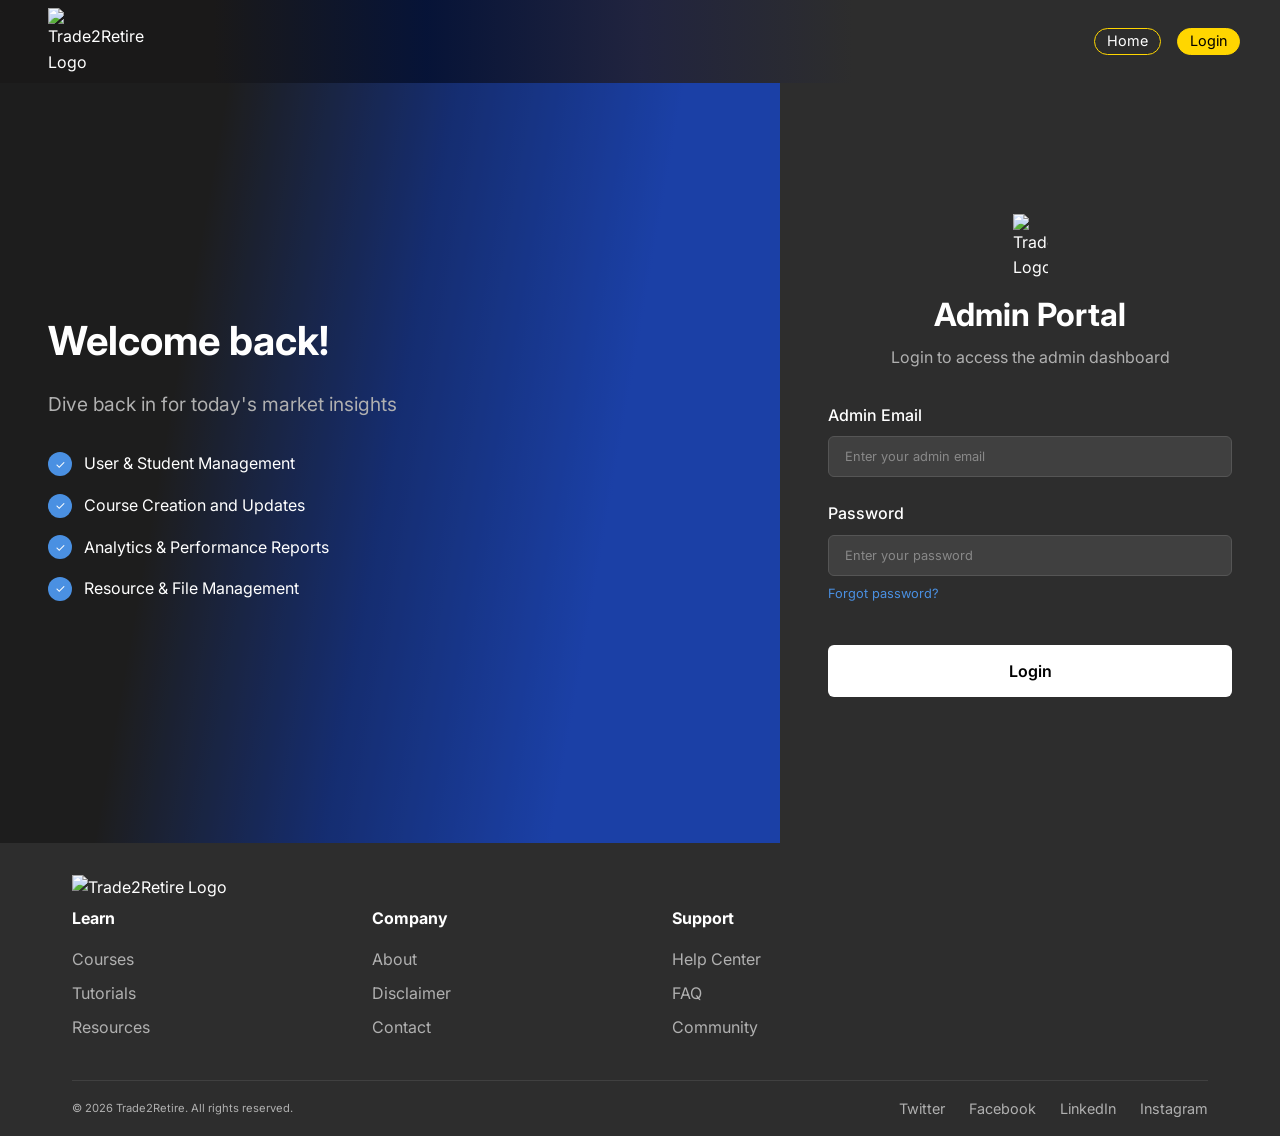
==== admin-portal.html @ 6f187bbd "update website" ====
<!DOCTYPE html>
<html lang="en">
<head>
    <meta charset="UTF-8">
    <meta name="viewport" content="width=device-width, initial-scale=1.0">
    <title>Trade2Retire - Admin Portal</title>
    <link href="https://fonts.googleapis.com/css?family=Inter&display=swap" rel="stylesheet">
    <link rel="stylesheet" href="admin-portal.css">
</head>
<body>
<div class="admin-portal">
    <!-- Navigation -->
    <div class="nav-53">
        <div class="nav-54">
            <div class="logo-55">
                <p class="text-56"></p>
                <img src="C:\Users\USER\Documents\Trade2Retire\node-93.png" class="node-93" alt="Trade2Retire Logo" />
                <div class="node-93"></div>
            </div>
            <div class="button-58">
                <a href="#" class="link-59">
                    <p class="text-61">Home</p>
                </a>
                <a href="#" class="link-64">
                    <p class="text-66">Login</p>
                </a>
            </div>
        </div>
    </div>

    <!-- Main Content -->
    <div class="container-2">
        <div class="background-3">
            <!-- Left Side - Image Section -->
            <div class="rectangle-4-4">
                <div class="image-content">
                    <h2 class="image-title">Welcome back!</h2>
                    <p class="image-subtitle">Dive back in for today's market insights</p>
                    <div class="features-list">
                        <div class="feature-item">
                            <div class="feature-icon">✓</div>
                            <span>User & Student Management</span>
                        </div>
                        <div class="feature-item">
                            <div class="feature-icon">✓</div>
                            <span>Course Creation and Updates</span>
                        </div>
                        <div class="feature-item">
                            <div class="feature-icon">✓</div>
                            <span>Analytics & Performance Reports</span>
                        </div>
                        <div class="feature-item">
                            <div class="feature-icon">✓</div>
                            <span>Resource & File Management</span>
                        </div>
                    </div>
                </div>
            </div>
            
            <!-- Right Side - Form Section -->
            <div class="login-section-5">
                <div class="group-1-6">
                    <img src="C:\Users\USER\Documents\Trade2Retire\node-59.png" class="node-45" alt="Trade2Retire Logo" />
                    <h1 class="text-7">Admin Portal</h1>
                    <p class="text-8">Login to access the admin dashboard</p>
                </div>
                
                
                <form class="form-9">
                    <!-- Email -->
                    <div class="form-group">
                        <label class="text-15">Admin Email</label>
                        <input type="email" class="input-16" placeholder="Enter your admin email">
                    </div>
                    
                    <!-- Password -->
                    <div class="form-group">
                        <label class="text-20">Password</label>
                        <input type="password" class="input-22" placeholder="Enter your password">
                       <a href="#" class="link-21">
                            <p class="text-21">Forgot password?</p>
                        </a>
                    </div>
                   
                    <!-- Login Button -->
                    <button type="submit" class="button-39">
                        <span class="text-40">Login</span>
                    </button>
                </form>
            </div>
        </div>
    </div>

    <!-- Footer -->
    <div class="footer-67">
        <div class="container-68">
            <img src="C:\Users\USER\Documents\Trade2Retire\node-93.png" class="node-68 footer-logo" alt="Trade2Retire Logo" />
            <div class="container-69">
                <!-- Learn Section -->
                <div>
                    <p class="text-70">Learn</p>
                    <div class="link-71">
                        <a href="#"><span class="text-72">Courses</span></a>
                    </div>
                    <div class="link-73">
                        <a href="#"><span class="text-74">Tutorials</span></a>
                    </div>
                    <div class="link-75">
                        <a href="#"><span class="text-76">Resources</span></a>
                    </div>
                </div>
                
                <!-- Company Section -->
                <div>
                    <p class="text-77">Company</p>
                    <div class="link-78">
                        <a href="#"><span class="text-79">About</span></a>
                    </div>
                    <div class="link-80">
                        <a href="#"><span class="text-81">Disclaimer</span></a>
                    </div>
                    <div class="link-82">
                        <a href="#"><span class="text-83">Contact</span></a>
                    </div>
                </div>
                
                <!-- Support Section -->
                <div>
                    <p class="text-84">Support</p>
                    <div class="link-85">
                        <a href="#"><span class="text-86">Help Center</span></a>
                    </div>
                    <div class="link-87">
                        <a href="#"><span class="text-88">FAQ</span></a>
                    </div>
                    <div class="link-89">
                        <a href="#"><span class="text-90">Community</span></a>
                    </div>
                </div>
                
                <div class="node-93"></div>
            </div>
            
            <div class="horizontalborder-92">
                <p class="text-93">© 2026 Trade2Retire. All rights reserved.</p>
                <div class="social-links">
                    <a href="#" class="link-94">
                        <span class="text-95">Twitter</span>
                    </a>
                    <a href="#" class="link-96">
                        <span class="text-97">Facebook</span>
                    </a>
                    <a href="#" class="link-98">
                        <span class="text-99">LinkedIn</span>
                    </a>
                    <a href="#" class="link-100">
                        <span class="text-101">Instagram</span>
                    </a>
                </div>
            </div>
        </div>
    </div>
</div>

<script>
    // Simple form validation
    document.querySelector('.form-9').addEventListener('submit', function(e) {
        e.preventDefault();
        
        const password = document.querySelector('.input-22').value;
        const confirmPassword = document.querySelector('.input-27').value;
        const termsChecked = document.querySelector('.input-31').checked;
        
        if (password.length < 8) {
            alert('Password must be at least 8 characters long');
            return;
        }
        
        if (password !== confirmPassword) {
            alert('Passwords do not match');
            return;
        }
        
        alert('Registration successful!');
        // In a real application, you would submit the form to a server here
    });
</script>
</body>
</html>
---- admin-portal.css ----
* {
    margin: 0;
    padding: 0;
    box-sizing: border-box;
    font-family: 'Inter', sans-serif;
}

body {
    background-color: #1a1a1a;
    color: #ffffff;
    line-height: 1.6;
}

.admin-portal {
    min-height: 100vh;
    display: flex;
    flex-direction: column;
}

/* Navigation */
.nav-53 {
    background-image: linear-gradient(270deg, #2d2d2d, #2d2d2d, #2d2d2d, #2b337864, #02123ed0,  #1a1919, #1a1919);
    padding: 0.5rem 1rem; /* reduced vertical and horizontal padding to make nav slimmer */
    border-bottom: 0px solid #2f2f2f;
}

.nav-54 {
    display: flex;
    justify-content: space-between;
    align-items: center;
    max-width: 1200px;
    margin: 0 auto;
    gap: 0.5rem;
}

.logo-55 {
    display: flex;
    align-items: center;
    gap: 8px; /* slightly tighter spacing */
}

.node-93 {
   width: 60%;
    height: auto;
}

.text-56 {
    font-size: 1.125rem; /* slightly smaller title */
    font-weight: bold;
    color: #ffffff;
    line-height: 1; /* help reduce vertical size */
}

.button-58 {
    display: flex;
    gap: 1rem; /* reduce horizontal gap between buttons */
    align-items: center;
}

.link-59, .link-62, .link-64 {
    color: #ffffff;
    background-color: transparent;
    border: 1px solid #FFD600;
    text-decoration: none;
    padding: 0.35rem 0.75rem; /* smaller padding for a slimmer button */
    border-radius: 14px;
    transition: background-color 0.2s, color 0.2s;
    font-size: 0.9rem;
    line-height: 1;
}

.link-64 {
    color: #000000;
    background-color: #FFD600;
    border: 1px solid #FFD600;
}

.link-59:hover, .link-62:hover {
    background-color: #FFD600;
    color: #000000;
}

.link-64:hover {
    background-color: transparent;
    color: #ffffff;
}
.container-2 {
    flex: 1;
    display: flex;
}

.background-3 {
    display: flex;
    width: 100%;
    min-height: calc(100vh - 140px);
}

/* Left Side - Image Section */
.rectangle-4-4 {
    flex: 1;
    /* change the URL below to your image (relative or absolute). Example: url("../images/hero-bg.jpg") */
    background-image: linear-gradient(100deg, #2d2d2d, #2d2d2d, #214ecbd3, #2962FF, #2962FF), url("C:\Users\Chella\OneDrive\Documents\Something\images\group-20-1-52.png");
    background-size: cover;
    background-position: center;
    background-repeat: no-repeat;
    min-height: 600px;
    position: relative;
    display: flex;
    flex-direction: column;
    justify-content: center;
    padding: 3rem;
}

.rectangle-4-4::before {
    content: '';
    position: absolute;
    top: 0;
    left: 0;
    right: 0;
    bottom: 0;
    /* subtle overlay to improve text contrast; adjust opacity as needed */
    background: rgba(0, 0, 0, 0.35);
    pointer-events: none;
}

.image-content {
    position: relative;
    z-index: 1;
    max-width: 500px;
}

.image-title {
    font-size: 2.5rem;
    font-weight: bold;
    margin-bottom: 1rem;
    color: #ffffff;
}

.image-subtitle {
    font-size: 1.2rem;
    color: #b0b0b0;
    margin-bottom: 2rem;
}

.features-list {
    margin-top: 2rem;
}

.feature-item {
    display: flex;
    align-items: center;
    gap: 12px;
    margin-bottom: 1rem;
    color: #ffffff;
}

.feature-icon {
    width: 24px;
    height: 24px;
    background-color: #4a90e2;
    border-radius: 50%;
    display: flex;
    align-items: center;
    justify-content: center;
    font-size: 12px;
    flex-shrink: 0;
}

/* Right Side - Form Section */
.login-section-5 {
    flex: 1;
    background-color: #2d2d2d;
    padding: 3rem;
    display: flex;
    flex-direction: column;
    justify-content: center;
    max-width: 500px;
}

.group-1-6{
    display: flex;
    flex-direction: column;
    align-items: center;   /* Centers everything horizontally */
    justify-content: center;
    text-align: center;
    margin-bottom: 2rem;
}

.node-45{
    width: 35px;           
    height: auto;
    display: block;
    margin-bottom: 8px;
}

.text-7{
    font-size: 2rem;
    font-weight: bold;
    margin: 0;
}

.text-8{
    color: #b0b0b0;
    margin-top: 5px;
}

/* Form Styles */
.form-9 {
    display: flex;
    flex-direction: column;
    gap: 1.5rem;
}

.form-group {
    display: flex;
    flex-direction: column;
    gap: 0.5rem;
}

.text-10, .text-15, .text-20, .text-26 {
    font-weight: 500;
    color: #ffffff;
}

.text-21 {
    font-size: 0.8rem;
}

.link-21 {
    color: #4a90e2;
    text-decoration: none;
}

.input-11, .input-16, .input-22, .input-27 {
    padding: 0.75rem 1rem;
    background-color: #404040;
    border: 1px solid #555555;
    border-radius: 6px;
    color: #ffffff;
    font-size: 0.8rem;
}

.input-11::placeholder, .input-16::placeholder, .input-22::placeholder, .input-27::placeholder {
    color: #888888;
}

.input-11:focus, .input-16:focus, .input-22:focus, .input-27:focus {
    outline: none;
    border-color: #4a90e2;
}

/* Login Button */
.button-39 {
    background-color: #ffffff;
    color: #000000;
    border: none;
    padding: 1rem 2rem;
    border-radius: 6px;
    font-size: 1rem;
    font-weight: 600;
    cursor: pointer;
    transition: background-color 0.3s;
    margin: 1rem 0;
}

.button-39:hover {
    background-color: #FFD600;
     color: #ffffff;
}

/* Footer */
.footer-67 {
    background-color: #2d2d2d;
    border-top: 0px solid #404040;
    padding: 2rem 0 1rem;
}

.container-68 {
    max-width: 1200px;
    margin: 0 auto;
    padding: 0 2rem;
}

.node-68 {
   width: 10%;
    height: auto;
    margin-bottom: 5px;
}

.container-69 {
    display: grid;
    grid-template-columns: repeat(auto-fit, minmax(200px, 1fr));
    gap: 4rem;
    margin-bottom: 2rem;
}

.text-70, .text-77, .text-84 {
    font-weight: bold;
    margin-bottom: 1rem;
    color: #ffffff;
}

.link-71, .link-73, .link-75, .link-78, .link-80, .link-82, .link-85, .link-87, .link-89 {
    margin-bottom: 0.5rem;
    text-decoration: none;
}

.text-72, .text-74, .text-76, .text-79, .text-81, .text-83, .text-86, .text-88, .text-90 {
    color: #b0b0b0;
    text-decoration: none;
    transition: color 0.3s;
}

/* Ensure links inside the footer do not show underlines on hover or focus */
.footer-67 a,
.link-71, .link-73, .link-75, .link-78, .link-80, .link-82, .link-85, .link-87, .link-89,
.link-94, .link-96, .link-98, .link-100 {
    text-decoration: none;
}

.text-72:hover, .text-74:hover, .text-76:hover, .text-79:hover, .text-81:hover, .text-83:hover, .text-86:hover, .text-88:hover, .text-90:hover {
    color: #FFD600;
    text-decoration: none;
}

.horizontalborder-92 {
    display: flex;
    justify-content: space-between;
    align-items: center;
    padding-top: 1rem;
    border-top: 1px solid #404040;
    flex-wrap: wrap;
    gap: 1rem;
}

.text-93 {
    color: #b0b0b0;
    font-size: 0.7rem;
}

.social-links {
    display: flex;
    gap: 1.5rem;
}

.link-94, .link-96, .link-98, .link-100 {
    color: #b0b0b0;
    text-decoration: none;
    font-size: 0.9rem;
    transition: color 0.3s;
}

.link-94:hover, .link-96:hover, .link-98:hover, .link-100:hover {
    color: #4a90e2;
    text-decoration: none;
}

/* Responsive Design */
@media (max-width: 768px) {
    .background-3 {
        flex-direction: column;
    }
    
    .login-section-5 {
        max-width: 100%;
        padding: 2rem 1.5rem;
    }
    
    .nav-54 {
        flex-direction: column;
        gap: 1rem;
    }
    
    .button-58 {
        gap: 1rem;
    }
    
    .horizontalborder-92 {
        flex-direction: column;
        text-align: center;
    }
    
    .rectangle-4-4 {
        min-height: 400px;
        padding: 2rem;
    }
    
    .image-title {
        font-size: 2rem;
    }
}
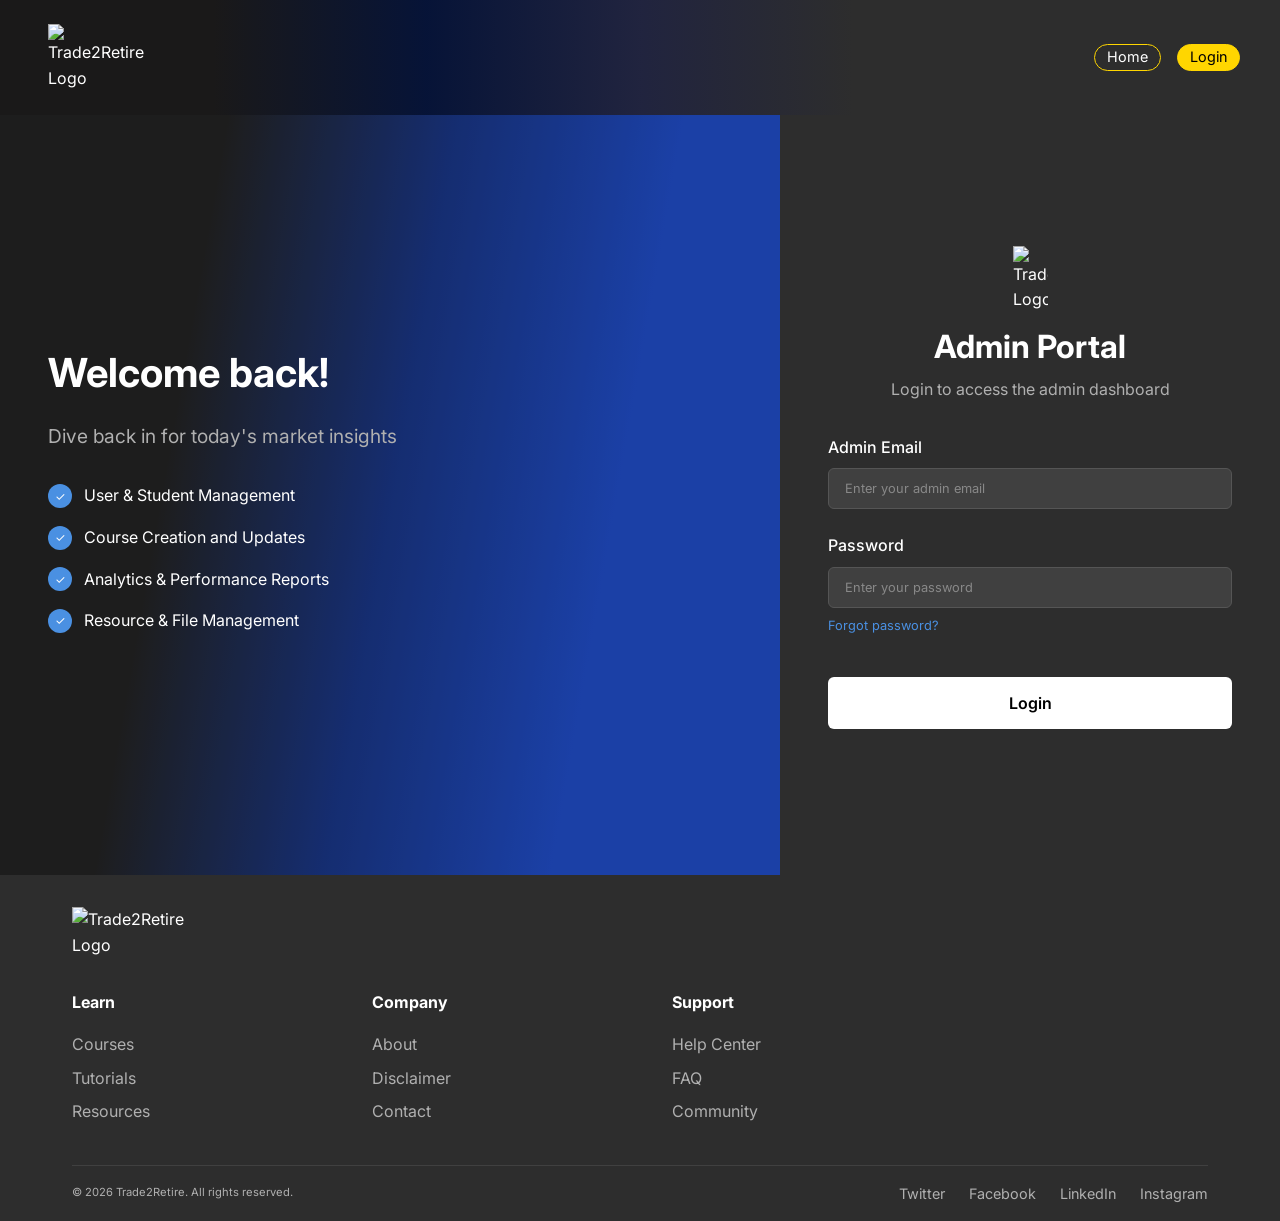
==== commit d86d517f: "update website" ====
--- a/admin-portal.html
+++ b/admin-portal.html
@@ -18,10 +18,10 @@
                 <div class="node-93"></div>
             </div>
             <div class="button-58">
-                <a href="#" class="link-59">
+                <a href="index.html" class="link-59">
                     <p class="text-61">Home</p>
                 </a>
-                <a href="#" class="link-64">
+                <a href="login.html" class="link-64">
                     <p class="text-66">Login</p>
                 </a>
             </div>
@@ -100,7 +100,7 @@
                 <div>
                     <p class="text-70">Learn</p>
                     <div class="link-71">
-                        <a href="#"><span class="text-72">Courses</span></a>
+                        <a href="course.html"><span class="text-72">Courses</span></a>
                     </div>
                     <div class="link-73">
                         <a href="#"><span class="text-74">Tutorials</span></a>
@@ -181,8 +181,13 @@
             return;
         }
         
-        alert('Registration successful!');
-        // In a real application, you would submit the form to a server here
+       document.querySelector(".form-9").addEventListener("submit", function(e){
+    e.preventDefault();
+
+    // Validate login...
+
+    window.location.href = "index.html";
+});
     });
 </script>
 </body>
--- a/admin-portal.css
+++ b/admin-portal.css
@@ -20,7 +20,7 @@
 /* Navigation */
 .nav-53 {
     background-image: linear-gradient(270deg, #2d2d2d, #2d2d2d, #2d2d2d, #2b337864, #02123ed0,  #1a1919, #1a1919);
-    padding: 0.5rem 1rem; /* reduced vertical and horizontal padding to make nav slimmer */
+    padding: 1.5rem 1.5rem; /* reduced vertical and horizontal padding to make nav slimmer */
     border-bottom: 0px solid #2f2f2f;
 }
 
@@ -287,6 +287,11 @@
     margin-bottom: 5px;
 }
 
+.footer-logo {
+    max-width: 150px;
+    margin-bottom: 2rem;
+}
+
 .container-69 {
     display: grid;
     grid-template-columns: repeat(auto-fit, minmax(200px, 1fr));
